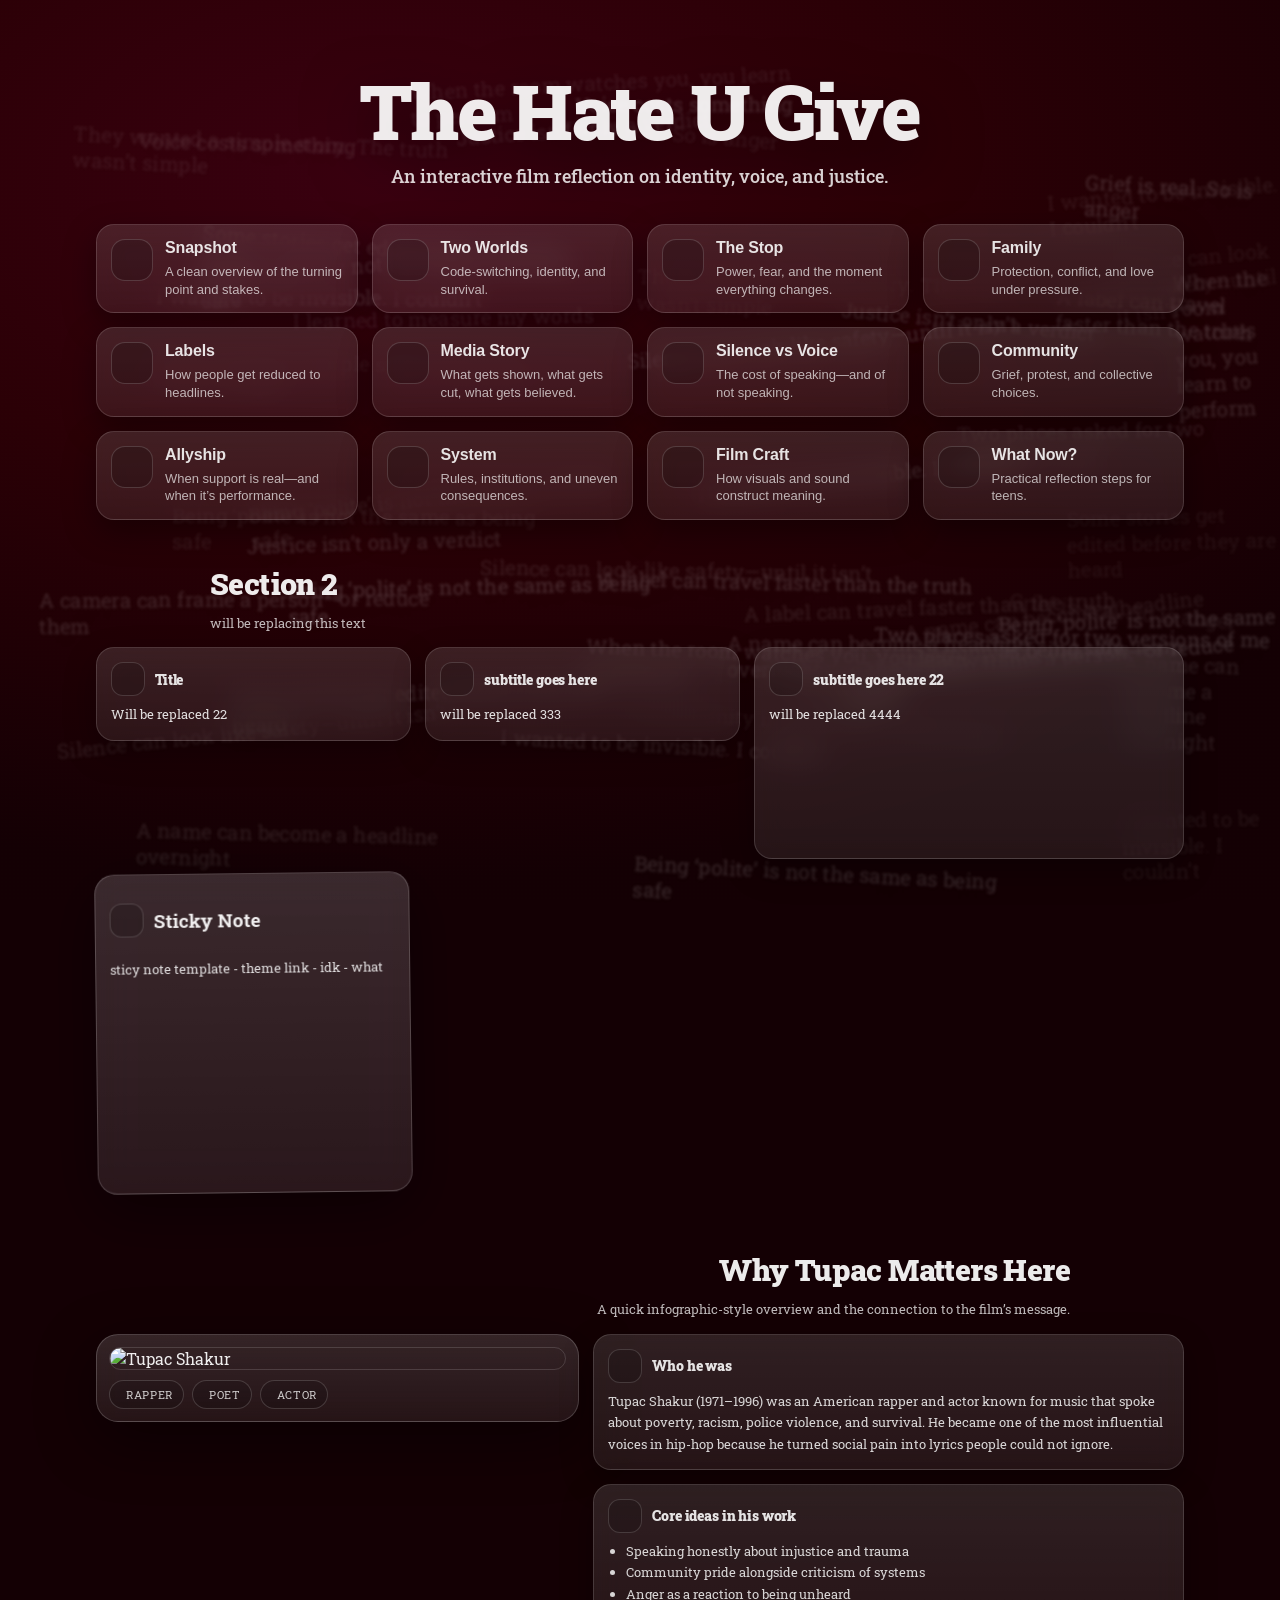
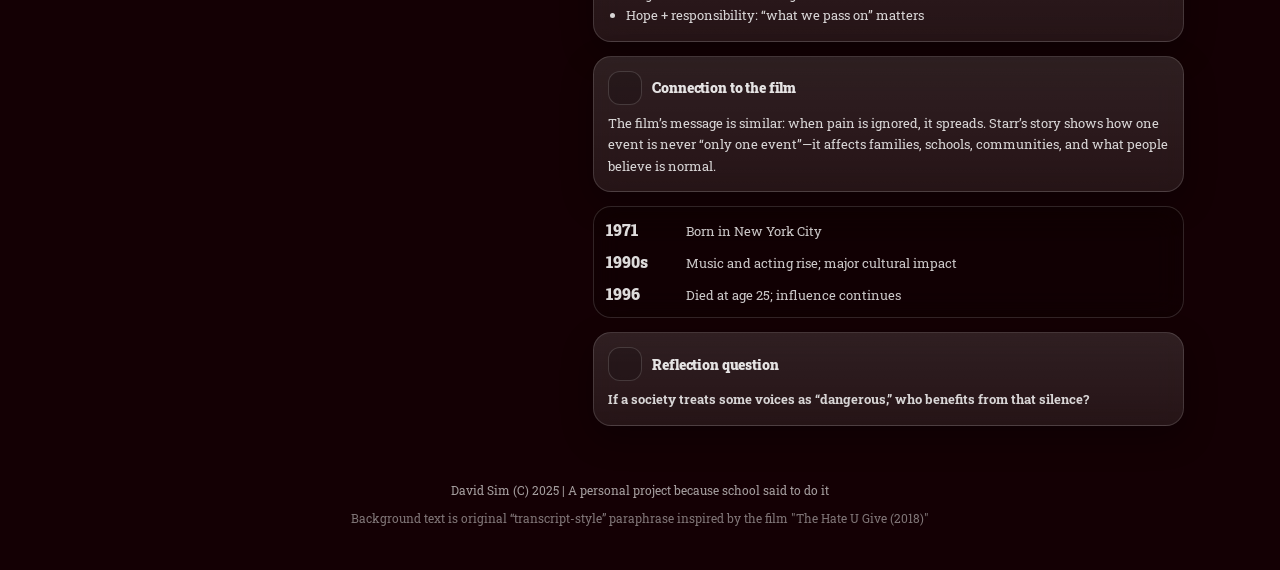
==== public/indexbak.html @ 69f2d5d1 "fix n time fix no box style n gradiation" ====
<!doctype html>
<html lang="en">
<head>
  <meta charset="UTF-8" />
  <meta name="viewport" content="width=device-width, initial-scale=1.0" />

  <title>The Hate U Give | whats next?</title>

  <!-- Roboto Slab -->
  <link rel="preconnect" href="https://fonts.googleapis.com">
  <link rel="preconnect" href="https://fonts.gstatic.com" crossorigin>
  <link href="https://fonts.googleapis.com/css2?family=Roboto+Slab:wght@300;400;600;700;900&display=swap" rel="stylesheet">

  <!-- Phosphor Icons -->
  <script src="https://unpkg.com/@phosphor-icons/web"></script>

  <link rel="stylesheet" href="css.css" />
</head>

<body>
  <!-- Mobile notice (shown only on mobile; dismissible) -->
  <div class="notice" id="mobileNotice" role="status" aria-live="polite">
    <div class="notice__inner">
      <i class="ph ph-desktop" aria-hidden="true"></i>
      <div class="notice__text">
        <strong>Desktop recommended!uwu</strong>
        <span>This site is designed for horizontal desktop screen...!</span>
      </div>
      <button class="notice__btn" id="noticeClose" type="button" aria-label="Dismiss">
        <i class="ph ph-x" aria-hidden="true"></i>
      </button>
    </div>
  </div>

  <!-- Background layer (spilled text fragments) -->
  <div class="bg" aria-hidden="true">
    <div class="bg__noise"></div>
    <div class="bg__text" id="bgText"></div>
  </div>

  <main class="shell">
    <header class="hero">
      <h1 class="title">The Hate U Give</h1>
      <p class="subtitle">An interactive film reflection on identity, voice, and justice.</p>
    </header>

    <!-- 4×3 Tiles -->
    <section class="grid" aria-label="Reflection tiles">
      <button class="card" data-key="snapshot">
        <div class="card__icon"><i class="ph ph-film-strip" aria-hidden="true"></i></div>
        <div class="card__meta">
          <h2 class="card__title">Snapshot</h2>
          <p class="card__teaser">A clean overview of the turning point and stakes.</p>
        </div>
      </button>

      <button class="card" data-key="twoWorlds">
        <div class="card__icon"><i class="ph ph-split-vertical" aria-hidden="true"></i></div>
        <div class="card__meta">
          <h2 class="card__title">Two Worlds</h2>
          <p class="card__teaser">Code-switching, identity, and survival.</p>
        </div>
      </button>

      <button class="card" data-key="theStop">
        <div class="card__icon"><i class="ph ph-hand-palm" aria-hidden="true"></i></div>
        <div class="card__meta">
          <h2 class="card__title">The Stop</h2>
          <p class="card__teaser">Power, fear, and the moment everything changes.</p>
        </div>
      </button>

      <button class="card" data-key="family">
        <div class="card__icon"><i class="ph ph-house" aria-hidden="true"></i></div>
        <div class="card__meta">
          <h2 class="card__title">Family</h2>
          <p class="card__teaser">Protection, conflict, and love under pressure.</p>
        </div>
      </button>

      <button class="card" data-key="labels">
        <div class="card__icon"><i class="ph ph-tag" aria-hidden="true"></i></div>
        <div class="card__meta">
          <h2 class="card__title">Labels</h2>
          <p class="card__teaser">How people get reduced to headlines.</p>
        </div>
      </button>

      <button class="card" data-key="media">
        <div class="card__icon"><i class="ph ph-newspaper" aria-hidden="true"></i></div>
        <div class="card__meta">
          <h2 class="card__title">Media Story</h2>
          <p class="card__teaser">What gets shown, what gets cut, what gets believed.</p>
        </div>
      </button>

      <button class="card" data-key="silenceVoice">
        <div class="card__icon"><i class="ph ph-megaphone" aria-hidden="true"></i></div>
        <div class="card__meta">
          <h2 class="card__title">Silence vs Voice</h2>
          <p class="card__teaser">The cost of speaking—and of not speaking.</p>
        </div>
      </button>

      <button class="card" data-key="community">
        <div class="card__icon"><i class="ph ph-users-three" aria-hidden="true"></i></div>
        <div class="card__meta">
          <h2 class="card__title">Community</h2>
          <p class="card__teaser">Grief, protest, and collective choices.</p>
        </div>
      </button>

      <button class="card" data-key="allyship">
        <div class="card__icon"><i class="ph ph-handshake" aria-hidden="true"></i></div>
        <div class="card__meta">
          <h2 class="card__title">Allyship</h2>
          <p class="card__teaser">When support is real—and when it’s performance.</p>
        </div>
      </button>

      <button class="card" data-key="system">
        <div class="card__icon"><i class="ph ph-scales" aria-hidden="true"></i></div>
        <div class="card__meta">
          <h2 class="card__title">System</h2>
          <p class="card__teaser">Rules, institutions, and uneven consequences.</p>
        </div>
      </button>

      <button class="card" data-key="filmCraft">
        <div class="card__icon"><i class="ph ph-camera" aria-hidden="true"></i></div>
        <div class="card__meta">
          <h2 class="card__title">Film Craft</h2>
          <p class="card__teaser">How visuals and sound construct meaning.</p>
        </div>
      </button>

      <button class="card" data-key="whatNow">
        <div class="card__icon"><i class="ph ph-compass" aria-hidden="true"></i></div>
        <div class="card__meta">
          <h2 class="card__title">What Now?</h2>
          <p class="card__teaser">Practical reflection steps for teens.</p>
        </div>
      </button>
    </section>

    <!-- SECTION 2: Editable template (sticky note style) -->
    <section class="section" aria-label="Editable template">
      <div class="section__head section__head--left">
        <h2 class="section__title">Section 2</h2>
        <p class="section__sub">will be replacing this text</p>
      </div>

      <div class="template">
        <article class="panel">
          <div class="panel__top">
            <i class="ph ph-text-aa" aria-hidden="true"></i>
            <h3>Title</h3>
          </div>
          <div class="editable" contenteditable="true" spellcheck="true">
            Will be replaced 22
          </div>
        </article>

        <article class="panel">
          <div class="panel__top">
            <i class="ph ph-subtitles" aria-hidden="true"></i>
            <h3>subtitle goes here</h3>
          </div>
          <div class="editable" contenteditable="true" spellcheck="true">
            will be replaced 333
          </div>
        </article>

        <article class="panel">
          <div class="panel__top">
            <i class="ph ph-quotes" aria-hidden="true"></i>
            <h3>subtitle goes here 22</h3>
          </div>
          <div class="editable editable--tall" contenteditable="true" spellcheck="true">
            will be replaced 4444
          </div>
        </article>

        <aside class="sticky">
          <div class="sticky__top">
            <i class="ph ph-note-pencil" aria-hidden="true"></i>
            <h3>Sticky Note</h3>
          </div>
          <div class="sticky__body editable editable--tall" contenteditable="true" spellcheck="true">
            sticy note template
            - theme link
            - idk
            - what
          </div>
        </aside>
      </div>
    </section>

    <!-- SECTION 3: Tupac infographic -->
    <section class="section" aria-label="Tupac Shakur infographic">
      <div class="section__head section__head--right">
        <h2 class="section__title">Why Tupac Matters Here</h2>
        <p class="section__sub">A quick infographic-style overview and the connection to the film’s message.</p>
      </div>

      <div class="tupac">
        <div class="tupac__frame">
          <!-- Replace src with your image link -->
          <img
            src="https://via.placeholder.com/900x1100.png?text=Add+Tupac+Image+Link"
            alt="Tupac Shakur"
            class="tupac__img"
          />
          <div class="tupac__caption">
            <span class="chip"><i class="ph ph-microphone-stage" aria-hidden="true"></i> Rapper</span>
            <span class="chip"><i class="ph ph-pen-nib" aria-hidden="true"></i> Poet</span>
            <span class="chip"><i class="ph ph-film-slate" aria-hidden="true"></i> Actor</span>
          </div>
        </div>

        <div class="tupac__info">
          <article class="panel">
            <div class="panel__top">
              <i class="ph ph-user" aria-hidden="true"></i>
              <h3>Who he was</h3>
            </div>
            <p>
              Tupac Shakur (1971–1996) was an American rapper and actor known for music that spoke about
              poverty, racism, police violence, and survival. He became one of the most influential voices
              in hip-hop because he turned social pain into lyrics people could not ignore.
            </p>
          </article>

          <article class="panel">
            <div class="panel__top">
              <i class="ph ph-lightbulb" aria-hidden="true"></i>
              <h3>Core ideas in his work</h3>
            </div>
            <ul class="panel__list">
              <li>Speaking honestly about injustice and trauma</li>
              <li>Community pride alongside criticism of systems</li>
              <li>Anger as a reaction to being unheard</li>
              <li>Hope + responsibility: “what we pass on” matters</li>
            </ul>
          </article>

          <article class="panel">
            <div class="panel__top">
              <i class="ph ph-link" aria-hidden="true"></i>
              <h3>Connection to the film</h3>
            </div>
            <p>
              The film’s message is similar: when pain is ignored, it spreads. Starr’s story shows how one event
              is never “only one event”—it affects families, schools, communities, and what people believe is normal.
            </p>
          </article>

          <div class="timeline">
            <div class="timeline__item"><span class="timeline__year">1971</span><span class="timeline__text">Born in New York City</span></div>
            <div class="timeline__item"><span class="timeline__year">1990s</span><span class="timeline__text">Music and acting rise; major cultural impact</span></div>
            <div class="timeline__item"><span class="timeline__year">1996</span><span class="timeline__text">Died at age 25; influence continues</span></div>
          </div>

          <article class="panel">
            <div class="panel__top">
              <i class="ph ph-question" aria-hidden="true"></i>
              <h3>Reflection question</h3>
            </div>
            <p class="strong">
              If a society treats some voices as “dangerous,” who benefits from that silence?
            </p>
          </article>
        </div>
      </div>
    </section>

    <footer class="footer">
      <p>David Sim (C) 2025 | A personal project because school said to do it</p>
      <p class="footer__fine">Background text is original “transcript-style” paraphrase inspired by the film "The Hate U Give (2018)"</p>
    </footer>
  </main>

  <!-- Modal -->
  <div class="modal" id="modal" aria-hidden="true">
    <div class="modal__overlay" data-close="true"></div>

    <div class="modal__panel" role="dialog" aria-modal="true" aria-labelledby="modalTitle">
      <button class="modal__close" type="button" aria-label="Close" data-close="true">
        <i class="ph ph-x" aria-hidden="true"></i>
      </button>

      <div class="modal__header">
        <div class="modal__icon" id="modalIcon" aria-hidden="true"></div>
        <div>
          <h2 class="modal__title" id="modalTitle"></h2>
          <p class="modal__hint" id="modalHint"></p>
        </div>
      </div>

      <div class="modal__body" id="modalBody"></div>

      <div class="modal__footer">
        <span class="modal__tag">Reflection</span>
        <p class="modal__question" id="modalQuestion"></p>
      </div>
    </div>
  </div>

  <script src="js.js"></script>
</body>
</html>
---- public/css.css ----
:root{
  --bg0: #140004;
  --bg1: #2b0006;

  --glass: rgba(255,255,255,0.08);
  --glass2: rgba(255,255,255,0.12);
  --border: rgba(255,255,255,0.14);

  --text: rgba(255,255,255,0.92);
  --muted: rgba(255,255,255,0.72);
  --faint: rgba(255,255,255,0.58);
  --bright: rgba(255,255,255,0.86);

  --shadow: 0 18px 60px rgba(0,0,0,0.55);
  --radius: 18px;
  --radius2: 22px;
}

*{ box-sizing: border-box; }
html, body{ height: 100%; }

body{
  margin: 0;
  font-family: "Roboto Slab", system-ui, -apple-system, Segoe UI, Roboto, Arial, sans-serif;
  color: var(--text);
  overflow-x: hidden;

  /* prevents tiling seams while scrolling */
  background-color: var(--bg0);
  background-image: radial-gradient(1200px 700px at 30% 20%, #3a0010 0%, var(--bg1) 45%, var(--bg0) 100%);
  background-repeat: no-repeat;
  background-attachment: fixed;
  background-size: cover;
}


/* Mobile notice */
.notice{
  position: fixed;
  top: 10px;
  left: 50%;
  transform: translateX(-50%);
  width: min(720px, calc(100% - 18px));
  z-index: 100;
  display: none;
}
.notice.is-visible{ display: block; }

.notice__inner{
  display: flex;
  align-items: center;
  gap: 12px;
  padding: 10px 12px;
  border-radius: 16px;
  border: 1px solid rgba(255,255,255,0.18);
  background: linear-gradient(180deg, rgba(255,255,255,0.14), rgba(255,255,255,0.08));
  backdrop-filter: blur(18px);
  -webkit-backdrop-filter: blur(18px);
  box-shadow: 0 14px 40px rgba(0,0,0,0.45);
}
.notice__inner i{ font-size: 18px; opacity: 0.95; }
.notice__text{ display: grid; gap: 2px; color: rgba(255,255,255,0.88); }
.notice__text strong{ font-weight: 900; }
.notice__text span{ font-size: 12px; color: rgba(255,255,255,0.72); }

.notice__btn{
  margin-left: auto;
  width: 36px;
  height: 36px;
  border-radius: 14px;
  border: 1px solid rgba(255,255,255,0.18);
  background: rgba(0,0,0,0.16);
  color: rgba(255,255,255,0.9);
  cursor: pointer;
}
.notice__btn i{ font-size: 16px; }

/* Background layers */
.bg{
  position: fixed;
  inset: 0;
  z-index: 0;
}

.bg__noise{
  position: absolute;
  inset: 0;
  background-image: radial-gradient(rgba(255,255,255,0.08) 1px, transparent 1px);
  background-size: 4px 4px;
  opacity: 0.03;
  mix-blend-mode: overlay;
  pointer-events: none;
}

.bg__text{
  position: absolute;
  inset: 0;
  opacity: 0.22;           /* more readable but still subtle */
  filter: blur(1.35px);    /* still blurred */
  pointer-events: none;
}

/* each fragment is absolutely placed (spilled) */
.bg__frag{
  position: absolute;
  max-width: 36ch;
  font-size: clamp(14px, 1.6vw, 22px);
  line-height: 1.25;
  letter-spacing: 0.02em;
  color: rgba(255,245,245,0.88);
  text-shadow:
    0 1px 0 rgba(0,0,0,0.55),
    0 10px 30px rgba(0,0,0,0.35);
  user-select: none;
  white-space: normal;
  transform: rotate(var(--r, 0deg));
}

/* Layout */
.shell{
  position: relative;
  z-index: 1;
  min-height: 100%;
  display: flex;
  flex-direction: column;
  align-items: center;
  padding: 54px 18px 28px;
}

.hero{
  text-align: center;
  max-width: 980px;
  padding: 18px 10px 18px;
}

.title{
  margin: 0;
  font-weight: 900; /* boldest */
  letter-spacing: -0.03em;
  font-size: clamp(44px, 6vw, 82px);
  line-height: 1.02;
  text-shadow: 0 18px 60px rgba(0,0,0,0.55);
}

.subtitle{
  margin: 14px auto 0;
  max-width: 700px;
  color: rgba(255,255,255,0.82);
  font-weight: 500;
  font-size: clamp(14px, 1.8vw, 18px);
}

/* Grid (tiles) */
.grid{
  width: min(1100px, 100%);
  display: grid;
  grid-template-columns: repeat(4, 1fr);
  gap: 14px;
  padding: 18px 6px 10px;
}

@media (max-width: 980px){
  .grid{ grid-template-columns: repeat(2, 1fr); }
}
@media (max-width: 520px){
  .grid{ grid-template-columns: 1fr; }
}

/* Card text fix: ensure it never turns black */
.card{
  width: 100%;
  text-align: left;
  color: var(--bright);
  border: 1px solid var(--border);
  background: linear-gradient(180deg, var(--glass2), var(--glass));
  border-radius: var(--radius);
  padding: 14px;
  box-shadow: 0 12px 32px rgba(0,0,0,0.38);
  backdrop-filter: blur(14px);
  -webkit-backdrop-filter: blur(14px);
  cursor: pointer;
  display: flex;
  align-items: flex-start;
  gap: 12px;
  transition: transform 180ms ease, border-color 180ms ease, background 180ms ease;
}

.card:hover{
  transform: translateY(-2px);
  border-color: rgba(255,255,255,0.22);
  background: linear-gradient(180deg, rgba(255,255,255,0.13), rgba(255,255,255,0.08));
}

.card:focus{
  outline: 2px solid rgba(255,255,255,0.28);
  outline-offset: 2px;
}

.card__icon{
  width: 42px;
  height: 42px;
  border-radius: 14px;
  display: grid;
  place-items: center;
  border: 1px solid rgba(255,255,255,0.16);
  background: rgba(0,0,0,0.18);
  flex: 0 0 auto;
  color: rgba(255,255,255,0.82);
}
.card__icon i{ font-size: 20px; opacity: 0.95; }

.card__title{
  margin: 0;
  font-size: 16px;
  letter-spacing: -0.01em;
  font-weight: 900;
  color: rgba(255,255,255,0.88);
}
.card__teaser{
  margin: 6px 0 0;
  color: rgba(255,255,255,0.68);
  font-size: 13px;
  line-height: 1.35;
}

/* Sections */
.section{
  width: min(1100px, 100%);
  padding: 18px 6px 22px;
  margin-top: 6px;
}

.section__head{
  text-align: center;
  margin: 10px auto 14px;
  max-width: 860px;
}

.section__title{
  margin: 0;
  font-weight: 900;
  letter-spacing: -0.02em;
  font-size: clamp(20px, 2.6vw, 30px);
}

.section__sub{
  margin: 10px auto 0;
  color: var(--muted);
  font-size: 13px;
  line-height: 1.6;
  max-width: 680px;
}

/* Glass panels */
.panel{
  border: 1px solid var(--border);
  background: linear-gradient(180deg, var(--glass2), var(--glass));
  border-radius: var(--radius);
  padding: 14px;
  box-shadow: 0 12px 32px rgba(0,0,0,0.30);
  backdrop-filter: blur(14px);
  -webkit-backdrop-filter: blur(14px);
}

.panel__top{
  display: flex;
  align-items: center;
  gap: 10px;
  margin-bottom: 8px;
}

.panel__top i{
  font-size: 18px;
  opacity: 0.95;
  width: 34px;
  height: 34px;
  border-radius: 12px;
  display: grid;
  place-items: center;
  border: 1px solid rgba(255,255,255,0.16);
  background: rgba(0,0,0,0.16);
}

.panel h3{
  margin: 0;
  font-size: 14px;
  font-weight: 900;
  letter-spacing: -0.01em;
  color: rgba(255,255,255,0.88);
}

.panel p{
  margin: 0;
  color: rgba(255,255,255,0.82);
  font-size: 13px;
  line-height: 1.65;
}

.panel__list{
  margin: 0;
  padding-left: 18px;
  color: rgba(255,255,255,0.82);
  font-size: 13px;
  line-height: 1.65;
}

/* Editable template layout */
.template{
  display: grid;
  grid-template-columns: 1.1fr 1.1fr 1.5fr;
  gap: 14px;
  align-items: start;
}

@media (max-width: 980px){
  .template{ grid-template-columns: 1fr; }
}

.editable{
  border: 1px solid rgba(255,255,255,0.14);
  background: rgba(0,0,0,0.12);
  border-radius: 14px;
  padding: 12px;
  color: rgba(255,255,255,0.86);
  font-size: 13px;
  line-height: 1.65;
  outline: none;
}
.editable:focus{
  border-color: rgba(255,255,255,0.26);
  box-shadow: 0 0 0 3px rgba(255,255,255,0.08);
}
.editable--tall{ min-height: 140px; }

/* Sticky note (glass + “note” vibe) */
.sticky{
  border: 1px solid rgba(255,255,255,0.18);
  background: linear-gradient(180deg, rgba(255,255,255,0.16), rgba(255,255,255,0.09));
  border-radius: 20px;
  padding: 14px;
  box-shadow: 0 18px 60px rgba(0,0,0,0.45);
  backdrop-filter: blur(18px);
  -webkit-backdrop-filter: blur(18px);

  position: sticky;
  top: 22px;

  transform: rotate(-0.7deg);
}
.sticky__top{
  display: flex;
  align-items: center;
  gap: 10px;
  margin-bottom: 8px;
}
.sticky__top i{
  width: 34px;
  height: 34px;
  border-radius: 12px;
  display: grid;
  place-items: center;
  border: 1px solid rgba(255,255,255,0.16);
  background: rgba(0,0,0,0.16);
}
.sticky__body{
  min-height: 220px;
}

/* Tupac infographic */
.tupac{
  display: grid;
  grid-template-columns: 0.9fr 1.1fr;
  gap: 14px;
  align-items: start;
}
@media (max-width: 980px){
  .tupac{ grid-template-columns: 1fr; }
}

.tupac__frame{
  border: 1px solid rgba(255,255,255,0.18);
  background: linear-gradient(180deg, rgba(255,255,255,0.14), rgba(255,255,255,0.08));
  border-radius: 22px;
  padding: 12px;
  box-shadow: 0 18px 60px rgba(0,0,0,0.45);
  backdrop-filter: blur(18px);
  -webkit-backdrop-filter: blur(18px);
}

.tupac__img{
  width: 100%;
  height: auto;
  display: block;
  border-radius: 18px;
  border: 1px solid rgba(255,255,255,0.14);
}

.tupac__caption{
  display: flex;
  flex-wrap: wrap;
  gap: 8px;
  margin-top: 10px;
}

.chip{
  display: inline-flex;
  align-items: center;
  gap: 6px;
  font-size: 11px;
  letter-spacing: 0.06em;
  text-transform: uppercase;
  color: rgba(255,255,255,0.78);
  border: 1px solid rgba(255,255,255,0.16);
  padding: 6px 10px;
  border-radius: 999px;
  background: rgba(0,0,0,0.14);
}
.chip i{ font-size: 14px; }

.tupac__info{
  display: grid;
  gap: 14px;
}

.timeline{
  display: grid;
  gap: 10px;
  border: 1px solid rgba(255,255,255,0.14);
  background: rgba(0,0,0,0.12);
  border-radius: 18px;
  padding: 12px;
  backdrop-filter: blur(14px);
  -webkit-backdrop-filter: blur(14px);
}
.timeline__item{
  display: grid;
  grid-template-columns: 70px 1fr;
  gap: 10px;
  align-items: baseline;
}
.timeline__year{
  font-weight: 900;
  color: rgba(255,255,255,0.86);
}
.timeline__text{
  color: rgba(255,255,255,0.78);
  font-size: 13px;
  line-height: 1.55;
}

.strong{
  font-weight: 700;
  color: rgba(255,255,255,0.9);
}

/* Footer */
.footer{
  margin-top: auto;
  text-align: center;
  padding: 22px 10px 4px;
  color: rgba(255,255,255,0.62);
  font-size: 12px;
}
.footer__fine{
  margin-top: 6px;
  color: rgba(255,255,255,0.46);
}

/* Modal */
.modal{
  position: fixed;
  inset: 0;
  display: none;
  z-index: 50;
}
.modal.is-open{ display: block; }

.modal__overlay{
  position: absolute;
  inset: 0;
  background: rgba(0,0,0,0.55);
  backdrop-filter: blur(6px);
  -webkit-backdrop-filter: blur(6px);
}

.modal__panel{
  position: relative;
  width: min(900px, calc(100% - 24px));
  margin: 7vh auto;
  border-radius: var(--radius2);
  border: 1px solid rgba(255,255,255,0.18);
  background: linear-gradient(180deg, rgba(255,255,255,0.14), rgba(255,255,255,0.08));
  box-shadow: var(--shadow);
  backdrop-filter: blur(18px);
  -webkit-backdrop-filter: blur(18px);
  padding: 20px 18px 18px;
}

.modal__close{
  position: absolute;
  top: 12px;
  right: 12px;
  width: 40px;
  height: 40px;
  border-radius: 14px;
  border: 1px solid rgba(255,255,255,0.18);
  background: rgba(0,0,0,0.18);
  color: var(--text);
  cursor: pointer;
}
.modal__close i{ font-size: 18px; }

.modal__header{
  display: flex;
  gap: 12px;
  align-items: center;
  padding-right: 56px;
}

.modal__icon{
  width: 46px;
  height: 46px;
  border-radius: 16px;
  display: grid;
  place-items: center;
  border: 1px solid rgba(255,255,255,0.16);
  background: rgba(0,0,0,0.18);
}
.modal__icon i{ font-size: 22px; }

.modal__title{
  margin: 0;
  font-weight: 900;
  letter-spacing: -0.02em;
  font-size: 22px;
}
.modal__hint{
  margin: 6px 0 0;
  color: var(--muted);
  font-size: 13px;
}

.modal__body{
  margin-top: 16px;
  color: rgba(255,255,255,0.86);
  font-size: 14px;
  line-height: 1.65;
}
.modal__body p{ margin: 0 0 12px; }

.modal__footer{
  margin-top: 14px;
  padding-top: 12px;
  border-top: 1px solid rgba(255,255,255,0.14);
  display: grid;
  gap: 6px;
}

.modal__tag{
  display: inline-block;
  width: fit-content;
  font-size: 11px;
  letter-spacing: 0.08em;
  text-transform: uppercase;
  color: rgba(255,255,255,0.65);
  border: 1px solid rgba(255,255,255,0.16);
  padding: 6px 10px;
  border-radius: 999px;
  background: rgba(0,0,0,0.14);
}

.modal__question{
  margin: 0;
  color: rgba(255,255,255,0.9);
  font-weight: 650;
}

.section__head--left{ text-align: left; }
.section__head--right{ text-align: right; }

.section__head--left .section__sub{ margin-left: 0; margin-right: auto; }
.section__head--right .section__sub{ margin-right: 0; margin-left: auto; }

/* Prose / markdown-ish blocks */
.prose{
  display: grid;
  gap: 12px;
}

.quote{
  margin: 0;
  padding: 10px 14px;
  border-left: 3px solid rgba(255,255,255,0.26);
  color: rgba(255,255,255,0.82);
  line-height: 1.7;
  background: rgba(0,0,0,0.08);        /* subtle, not “boxed” */
  border-radius: 12px;
}

/* Glass callout (like your blue bar idea) */
.callout{
  display: flex;
  align-items: center;
  gap: 10px;
  padding: 14px 14px;
  border-radius: 18px;
  border: 1px solid rgba(255,255,255,0.16);
  background: rgba(80, 140, 255, 0.14);
  backdrop-filter: blur(18px);
  -webkit-backdrop-filter: blur(18px);
  box-shadow: 0 14px 40px rgba(0,0,0,0.35);
}

.callout i{
  font-size: 18px;
  color: rgba(140, 190, 255, 0.95);
}

.callout strong{
  color: rgba(170, 210, 255, 0.95);
}

/* Keep editability but make it look clean */
.editable{
  border: 0;
  background: transparent;
  padding: 0;
  border-radius: 0;
}
.editable:focus{
  outline: 2px solid rgba(255,255,255,0.18);
  outline-offset: 6px;
  border-radius: 12px;
}
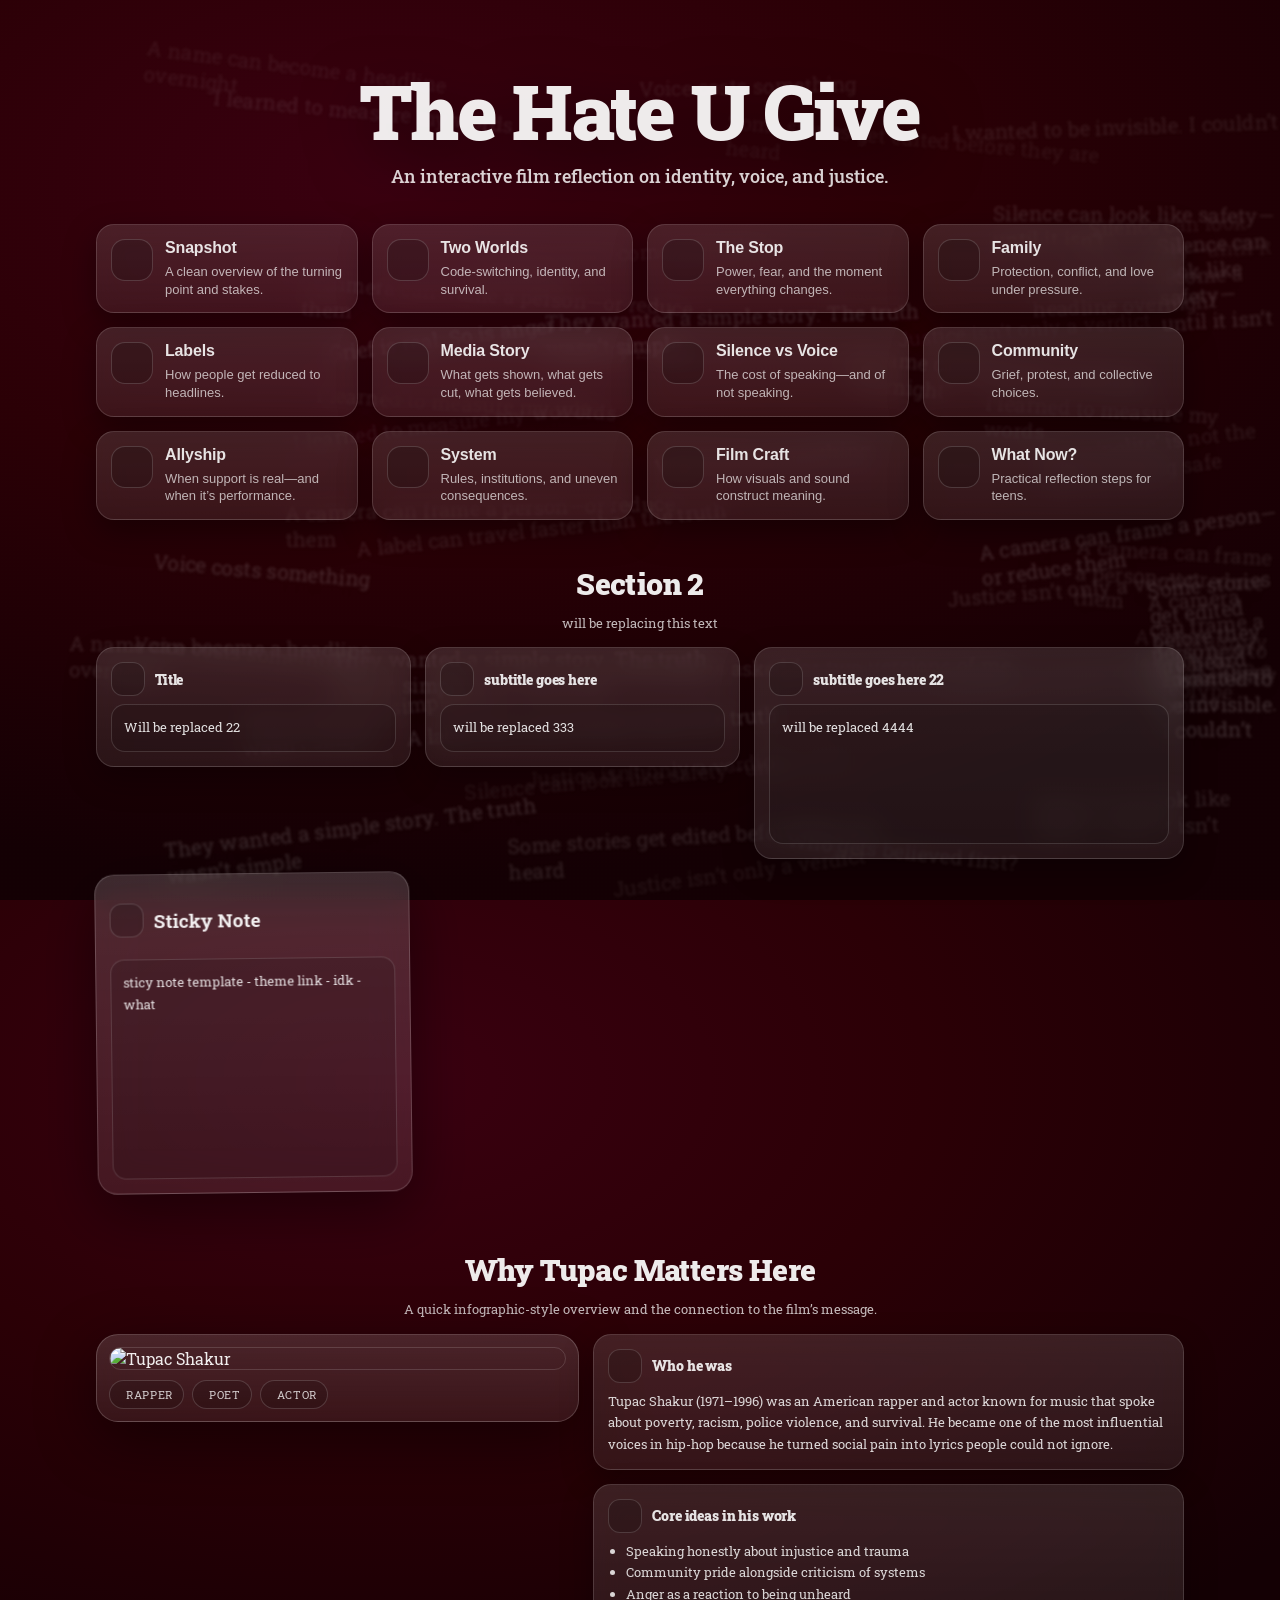
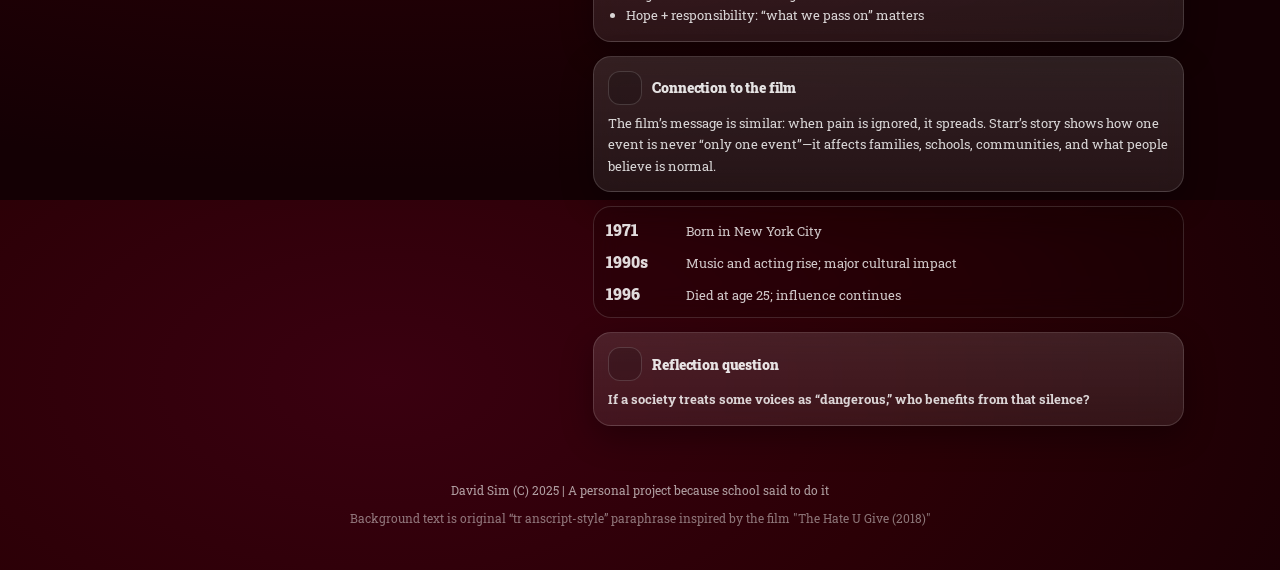
==== commit d93df268: "rollback to fbefc17" ====
--- a/public/indexbak.html
+++ b/public/indexbak.html
@@ -276,7 +276,7 @@
 
     <footer class="footer">
       <p>David Sim (C) 2025 | A personal project because school said to do it</p>
-      <p class="footer__fine">Background text is original “transcript-style” paraphrase inspired by the film "The Hate U Give (2018)"</p>
+      <p class="footer__fine">Background text is original “tr anscript-style” paraphrase inspired by the film "The Hate U Give (2018)"</p>
     </footer>
   </main>
 
--- a/public/css.css
+++ b/public/css.css
@@ -23,16 +23,9 @@
   margin: 0;
   font-family: "Roboto Slab", system-ui, -apple-system, Segoe UI, Roboto, Arial, sans-serif;
   color: var(--text);
+  background: radial-gradient(1200px 700px at 30% 20%, #3a0010 0%, var(--bg1) 45%, var(--bg0) 100%);
   overflow-x: hidden;
-
-  /* prevents tiling seams while scrolling */
-  background-color: var(--bg0);
-  background-image: radial-gradient(1200px 700px at 30% 20%, #3a0010 0%, var(--bg1) 45%, var(--bg0) 100%);
-  background-repeat: no-repeat;
-  background-attachment: fixed;
-  background-size: cover;
-}
-
+}
 
 /* Mobile notice */
 .notice{
@@ -573,62 +566,4 @@
   margin: 0;
   color: rgba(255,255,255,0.9);
   font-weight: 650;
-}
-
-.section__head--left{ text-align: left; }
-.section__head--right{ text-align: right; }
-
-.section__head--left .section__sub{ margin-left: 0; margin-right: auto; }
-.section__head--right .section__sub{ margin-right: 0; margin-left: auto; }
-
-/* Prose / markdown-ish blocks */
-.prose{
-  display: grid;
-  gap: 12px;
-}
-
-.quote{
-  margin: 0;
-  padding: 10px 14px;
-  border-left: 3px solid rgba(255,255,255,0.26);
-  color: rgba(255,255,255,0.82);
-  line-height: 1.7;
-  background: rgba(0,0,0,0.08);        /* subtle, not “boxed” */
-  border-radius: 12px;
-}
-
-/* Glass callout (like your blue bar idea) */
-.callout{
-  display: flex;
-  align-items: center;
-  gap: 10px;
-  padding: 14px 14px;
-  border-radius: 18px;
-  border: 1px solid rgba(255,255,255,0.16);
-  background: rgba(80, 140, 255, 0.14);
-  backdrop-filter: blur(18px);
-  -webkit-backdrop-filter: blur(18px);
-  box-shadow: 0 14px 40px rgba(0,0,0,0.35);
-}
-
-.callout i{
-  font-size: 18px;
-  color: rgba(140, 190, 255, 0.95);
-}
-
-.callout strong{
-  color: rgba(170, 210, 255, 0.95);
-}
-
-/* Keep editability but make it look clean */
-.editable{
-  border: 0;
-  background: transparent;
-  padding: 0;
-  border-radius: 0;
-}
-.editable:focus{
-  outline: 2px solid rgba(255,255,255,0.18);
-  outline-offset: 6px;
-  border-radius: 12px;
-}
+}
